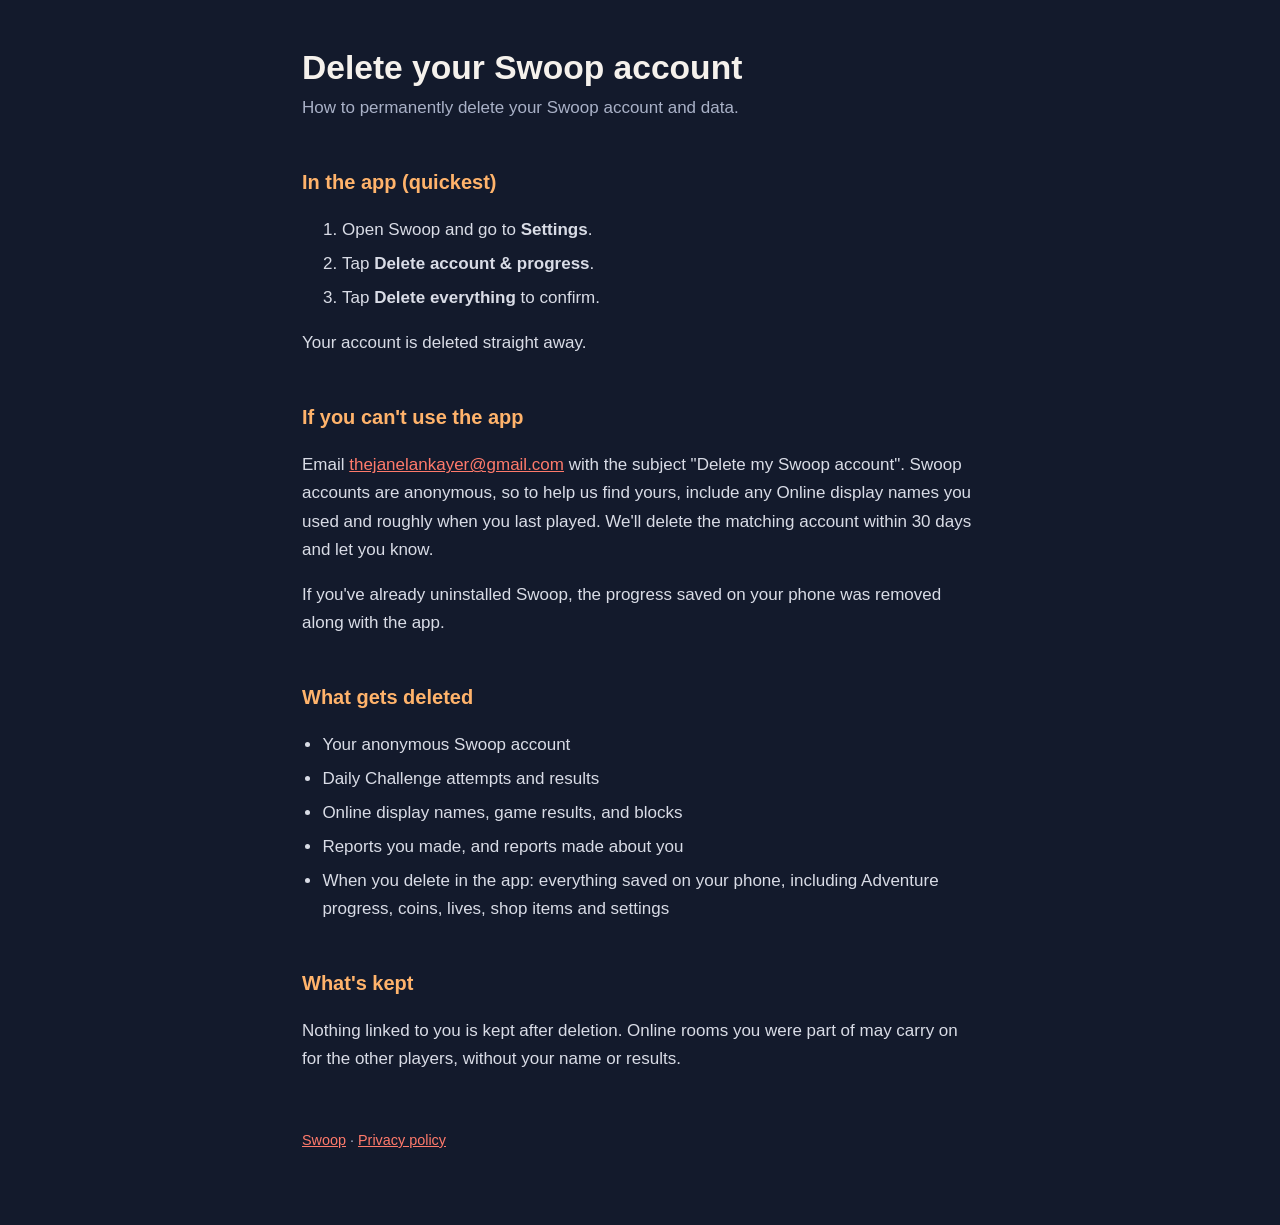
==== delete-account/index.html @ e58c6291 "Add Swoop privacy policy, account deletion page and app-ads.txt Co-authored-by: Cursor <cursoragent@" ====
<!doctype html>
<html lang="en">
<head>
  <meta charset="utf-8">
  <meta name="viewport" content="width=device-width, initial-scale=1">
  <title>Delete your account · Swoop</title>
  <link rel="stylesheet" href="/style.css">
</head>
<body>
<main>
  <h1>Delete your Swoop account</h1>
  <p class="lede">How to permanently delete your Swoop account and data.</p>

  <h2>In the app (quickest)</h2>
  <ol>
    <li>Open Swoop and go to <strong>Settings</strong>.</li>
    <li>Tap <strong>Delete account &amp; progress</strong>.</li>
    <li>Tap <strong>Delete everything</strong> to confirm.</li>
  </ol>
  <p>Your account is deleted straight away.</p>

  <h2>If you can't use the app</h2>
  <p>Email <a href="mailto:thejanelankayer@gmail.com?subject=Delete%20my%20Swoop%20account">thejanelankayer@gmail.com</a> with the subject "Delete my Swoop account". Swoop accounts are anonymous, so to help us find yours, include any Online display names you used and roughly when you last played. We'll delete the matching account within 30 days and let you know.</p>
  <p>If you've already uninstalled Swoop, the progress saved on your phone was removed along with the app.</p>

  <h2>What gets deleted</h2>
  <ul>
    <li>Your anonymous Swoop account</li>
    <li>Daily Challenge attempts and results</li>
    <li>Online display names, game results, and blocks</li>
    <li>Reports you made, and reports made about you</li>
    <li>When you delete in the app: everything saved on your phone, including Adventure progress, coins, lives, shop items and settings</li>
  </ul>

  <h2>What's kept</h2>
  <p>Nothing linked to you is kept after deletion. Online rooms you were part of may carry on for the other players, without your name or results.</p>

  <footer><a href="/">Swoop</a> · <a href="/privacy/">Privacy policy</a></footer>
</main>
</body>
</html>
---- style.css ----
:root { color-scheme: dark; }
* { box-sizing: border-box; }
body {
  margin: 0;
  background: #131A2C;
  color: #F5F1EC;
  font: 17px/1.65 -apple-system, BlinkMacSystemFont, "Segoe UI", Roboto, Helvetica, Arial, sans-serif;
}
main { max-width: 720px; margin: 0 auto; padding: 48px 22px 72px; }
h1 { font-size: 2.1rem; line-height: 1.2; margin: 0 0 6px; }
h2 { font-size: 1.25rem; margin: 2.2em 0 .4em; color: #FFB36B; }
p, li { color: #D9DCE6; }
.lede { color: #A9B1C7; margin-top: 0; }
a { color: #FF7A6B; }
ul { padding-left: 1.2em; }
li { margin: .35em 0; }
.card { background: #1D2640; border: 1px solid #FFFFFF14; border-radius: 18px; padding: 18px 20px; margin: 18px 0; }
nav { display: flex; gap: 18px; flex-wrap: wrap; margin-top: 28px; }
footer { margin-top: 56px; color: #A9B1C7; font-size: .9rem; }
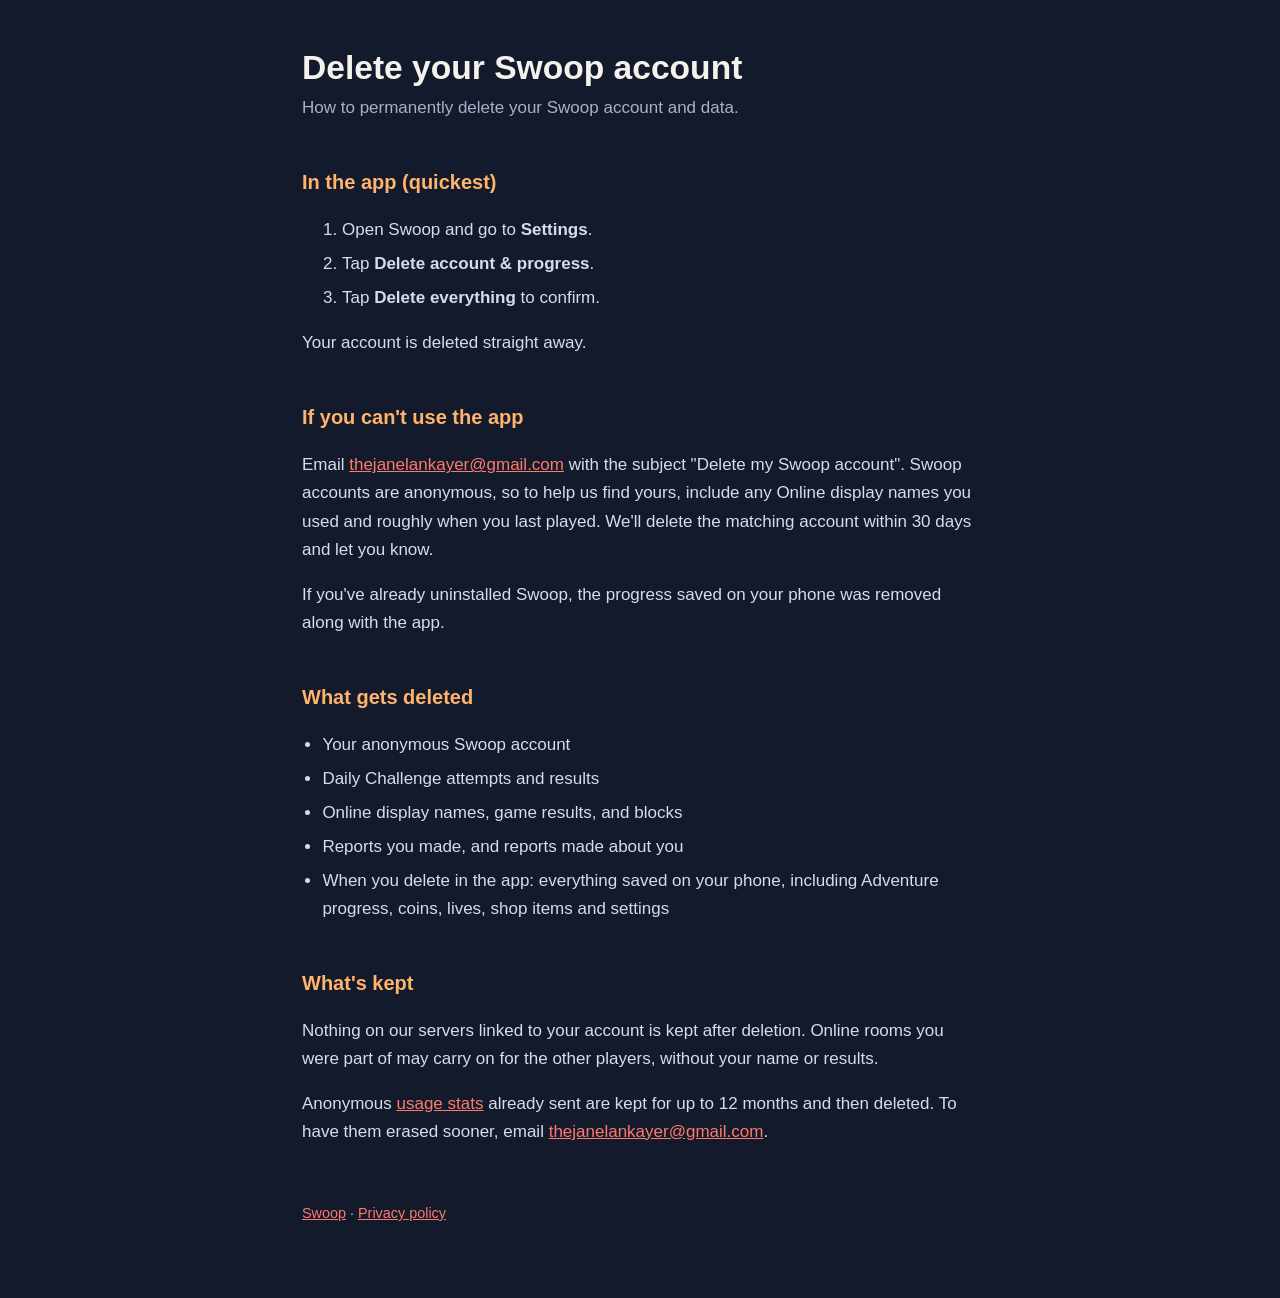
==== commit 06802857: "Privacy policy: disclose usage stats" ====
--- a/delete-account/index.html
+++ b/delete-account/index.html
@@ -33,7 +33,8 @@
   </ul>
 
   <h2>What's kept</h2>
-  <p>Nothing linked to you is kept after deletion. Online rooms you were part of may carry on for the other players, without your name or results.</p>
+  <p>Nothing on our servers linked to your account is kept after deletion. Online rooms you were part of may carry on for the other players, without your name or results.</p>
+  <p>Anonymous <a href="/privacy/#usage-stats">usage stats</a> already sent are kept for up to 12 months and then deleted. To have them erased sooner, email <a href="mailto:thejanelankayer@gmail.com?subject=Delete%20my%20Swoop%20usage%20stats">thejanelankayer@gmail.com</a>.</p>
 
   <footer><a href="/">Swoop</a> · <a href="/privacy/">Privacy policy</a></footer>
 </main>
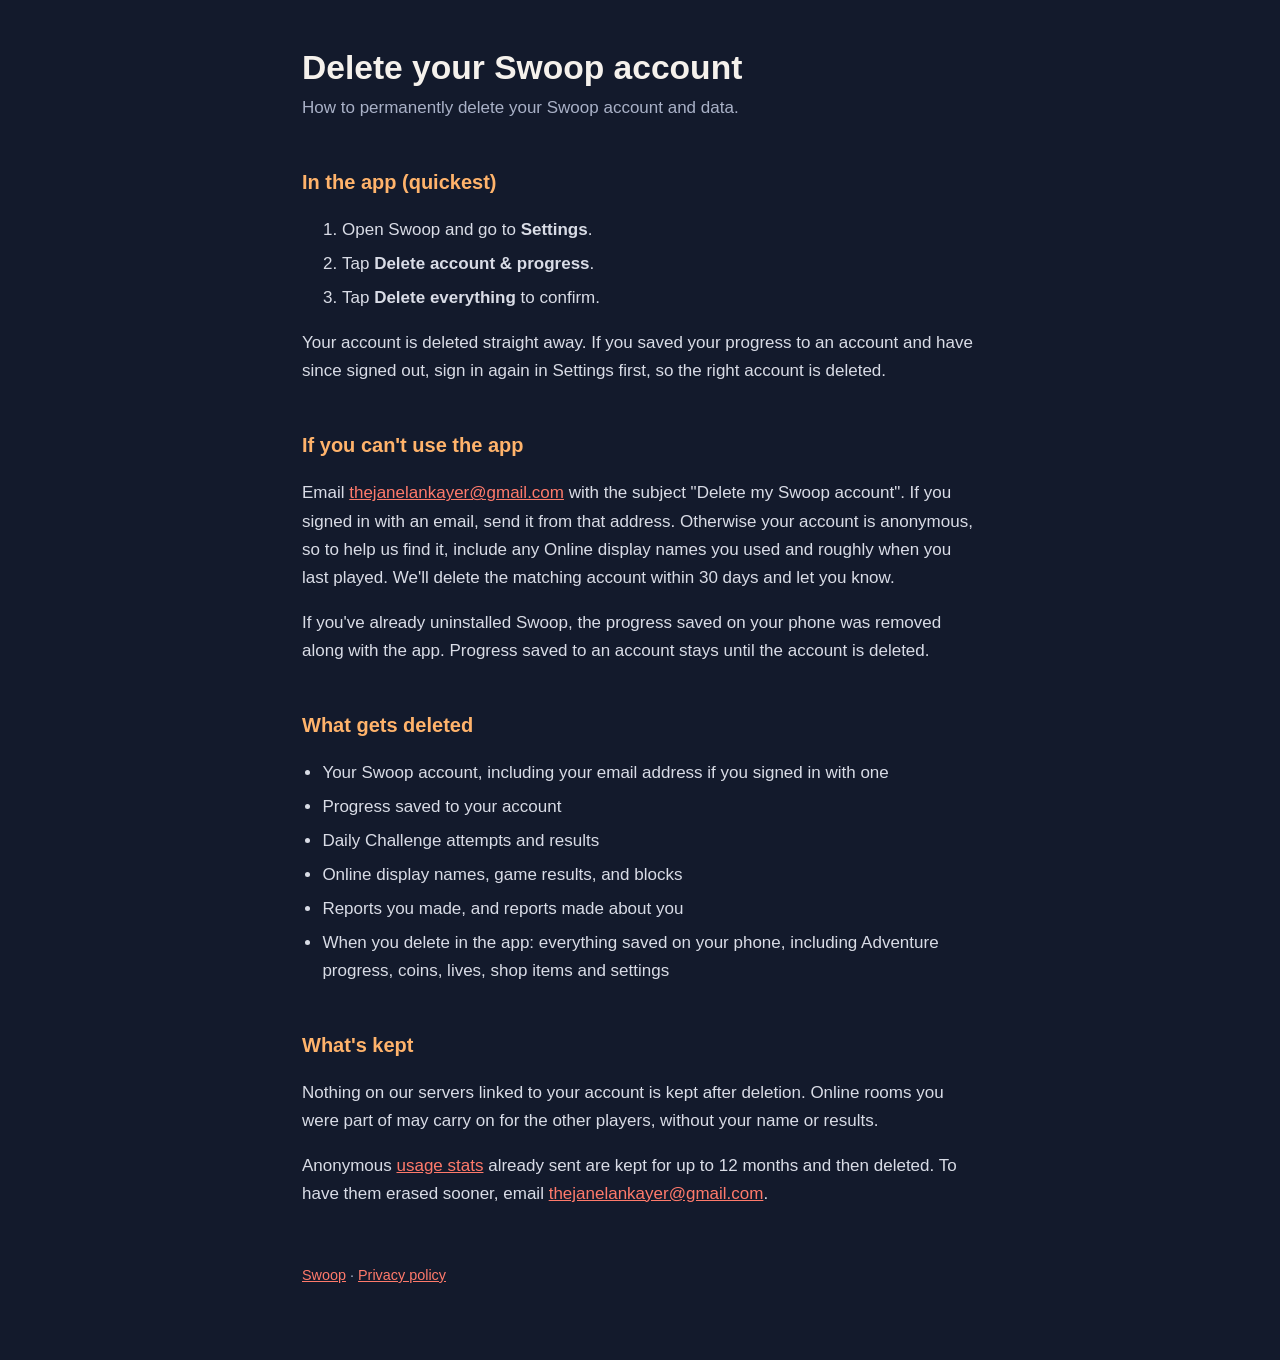
==== commit ea9d5790: "Privacy policy: optional email accounts and cloud save" ====
--- a/delete-account/index.html
+++ b/delete-account/index.html
@@ -17,15 +17,16 @@
     <li>Tap <strong>Delete account &amp; progress</strong>.</li>
     <li>Tap <strong>Delete everything</strong> to confirm.</li>
   </ol>
-  <p>Your account is deleted straight away.</p>
+  <p>Your account is deleted straight away. If you saved your progress to an account and have since signed out, sign in again in Settings first, so the right account is deleted.</p>
 
   <h2>If you can't use the app</h2>
-  <p>Email <a href="mailto:thejanelankayer@gmail.com?subject=Delete%20my%20Swoop%20account">thejanelankayer@gmail.com</a> with the subject "Delete my Swoop account". Swoop accounts are anonymous, so to help us find yours, include any Online display names you used and roughly when you last played. We'll delete the matching account within 30 days and let you know.</p>
-  <p>If you've already uninstalled Swoop, the progress saved on your phone was removed along with the app.</p>
+  <p>Email <a href="mailto:thejanelankayer@gmail.com?subject=Delete%20my%20Swoop%20account">thejanelankayer@gmail.com</a> with the subject "Delete my Swoop account". If you signed in with an email, send it from that address. Otherwise your account is anonymous, so to help us find it, include any Online display names you used and roughly when you last played. We'll delete the matching account within 30 days and let you know.</p>
+  <p>If you've already uninstalled Swoop, the progress saved on your phone was removed along with the app. Progress saved to an account stays until the account is deleted.</p>
 
   <h2>What gets deleted</h2>
   <ul>
-    <li>Your anonymous Swoop account</li>
+    <li>Your Swoop account, including your email address if you signed in with one</li>
+    <li>Progress saved to your account</li>
     <li>Daily Challenge attempts and results</li>
     <li>Online display names, game results, and blocks</li>
     <li>Reports you made, and reports made about you</li>
